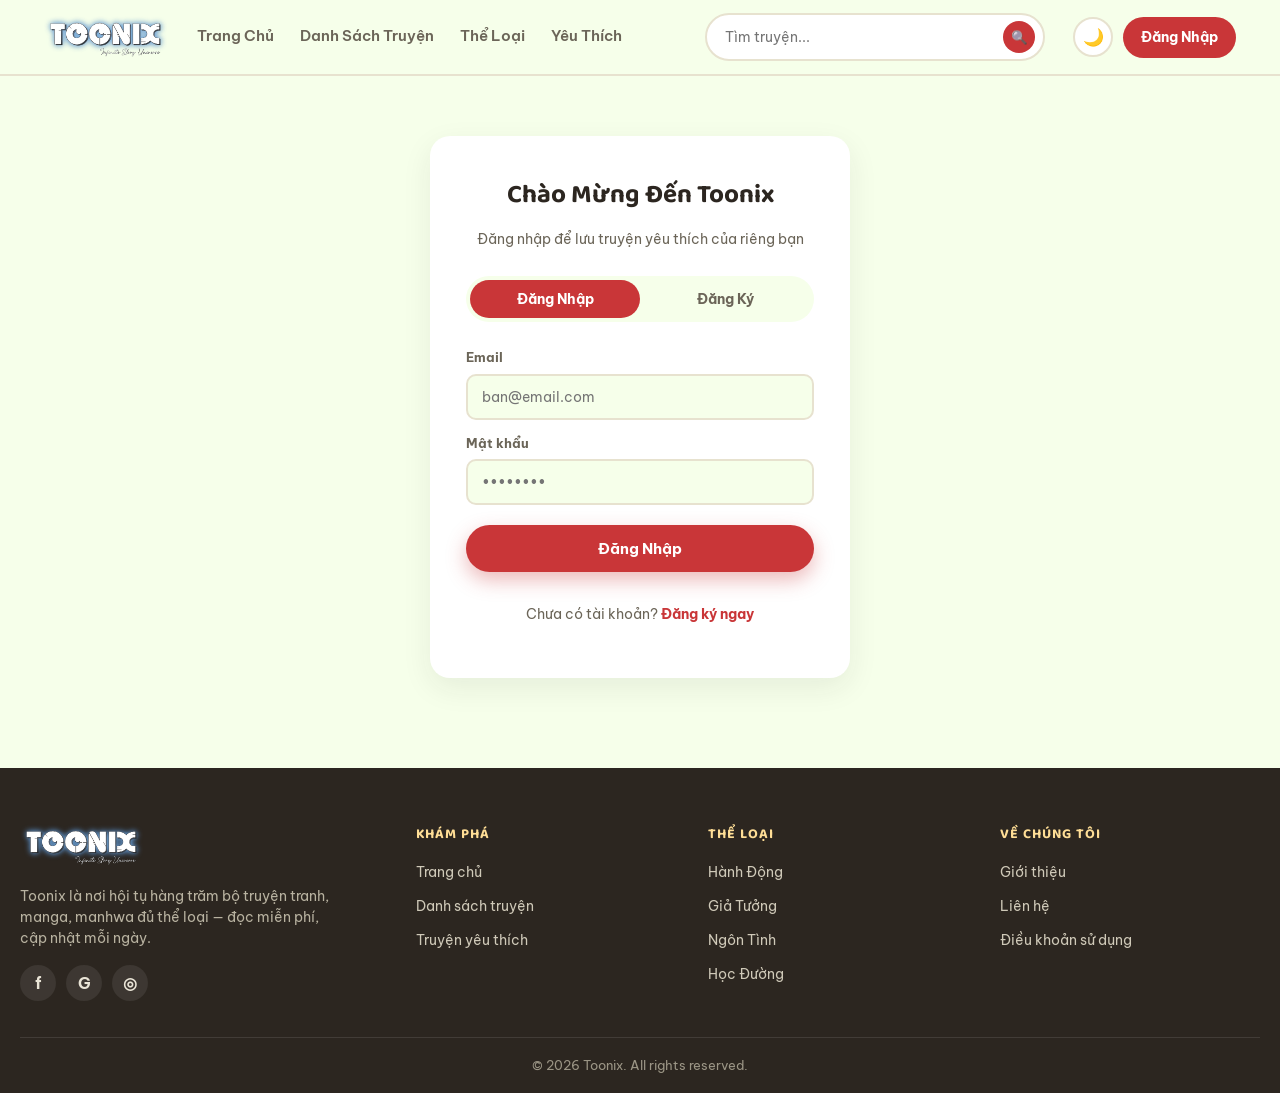
==== auth.html @ 152b6801 "Khởi tạo website đọc truyện Toonix Trang chủ, danh sách/lọc/tìm kiếm, chi tiết truyện, đọc chương, đ" ====
<!DOCTYPE html>
<html lang="vi">
<head>
<meta charset="UTF-8">
<script>(function(){try{document.documentElement.setAttribute("data-theme",localStorage.getItem("toonix_theme")||"light");}catch(e){}})();</script>
<meta name="viewport" content="width=device-width, initial-scale=1.0">
<title>Đăng Nhập / Đăng Ký — Toonix</title>
<link rel="preconnect" href="https://fonts.googleapis.com">
<link rel="preconnect" href="https://fonts.gstatic.com" crossorigin>
<link href="https://fonts.googleapis.com/css2?family=Baloo+2:wght@500;600;700;800&family=Be+Vietnam+Pro:wght@400;500;600;700&family=Caveat:wght@600&display=swap" rel="stylesheet">
<link rel="stylesheet" href="css/style.css">
</head>
<body data-page="auth">

<header class="site-header">
  <div class="container">
    <a href="index.html" class="logo">
      <img src="assets/logo.png" alt="Toonix - Infinite Story Universe">
    </a>
    <nav class="main-nav">
      <a href="index.html" data-nav="home">Trang Chủ</a>
      <a href="list.html" data-nav="list">Danh Sách Truyện</a>
      <a href="list.html?genre=Hành%20Động" data-nav="genre">Thể Loại</a>
      <a href="favorites.html" data-nav="favorites">Yêu Thích</a>
    </nav>
    <form id="header-search" class="search-box">
      <input type="text" placeholder="Tìm truyện...">
      <button type="submit" aria-label="Tìm kiếm">🔍</button>
    </form>
    <div class="header-actions">
      <button id="theme-toggle" class="icon-btn" type="button" title="Chuyển giao diện sáng/tối">🌙</button>
      <div id="auth-area" class="auth-area"></div>
    </div>
  </div>
</header>

<main class="container">
  <div class="auth-wrap">
    <h1>Chào Mừng Đến Toonix</h1>
    <p class="sub">Đăng nhập để lưu truyện yêu thích của riêng bạn</p>

    <div class="auth-tabs">
      <button type="button" id="tab-login" class="active">Đăng Nhập</button>
      <button type="button" id="tab-register">Đăng Ký</button>
    </div>

    <p class="auth-error" id="login-error"></p>
    <form id="login-form" class="auth-form active">
      <div>
        <label for="login-email">Email</label>
        <input type="email" id="login-email" placeholder="ban@email.com" required>
      </div>
      <div>
        <label for="login-password">Mật khẩu</label>
        <input type="password" id="login-password" placeholder="••••••••" required minlength="4">
      </div>
      <button type="submit" class="btn btn-primary">Đăng Nhập</button>
      <p class="auth-switch">Chưa có tài khoản? <a href="#" id="go-register">Đăng ký ngay</a></p>
    </form>

    <p class="auth-error" id="register-error"></p>
    <p class="auth-success" id="register-success"></p>
    <form id="register-form" class="auth-form">
      <div>
        <label for="register-name">Tên hiển thị</label>
        <input type="text" id="register-name" placeholder="Nguyễn Văn A" required>
      </div>
      <div>
        <label for="register-email">Email</label>
        <input type="email" id="register-email" placeholder="ban@email.com" required>
      </div>
      <div>
        <label for="register-password">Mật khẩu</label>
        <input type="password" id="register-password" placeholder="Tối thiểu 4 ký tự" required minlength="4">
      </div>
      <div>
        <label for="register-password2">Nhập lại mật khẩu</label>
        <input type="password" id="register-password2" placeholder="••••••••" required minlength="4">
      </div>
      <button type="submit" class="btn btn-primary">Tạo Tài Khoản</button>
      <p class="auth-switch">Đã có tài khoản? <a href="#" id="go-login">Đăng nhập</a></p>
    </form>
  </div>
</main>

<footer class="site-footer">
  <div class="container footer-top">
    <div class="footer-about">
      <a href="index.html" class="logo">
        <img src="assets/logo.png" alt="Toonix - Infinite Story Universe">
      </a>
      <p>Toonix là nơi hội tụ hàng trăm bộ truyện tranh, manga, manhwa đủ thể loại — đọc miễn phí, cập nhật mỗi ngày.</p>
      <div class="social-row">
        <a href="#" aria-label="Facebook">f</a>
        <a href="#" aria-label="Google">G</a>
        <a href="#" aria-label="Instagram">◎</a>
      </div>
    </div>
    <div class="footer-col">
      <h4>Khám Phá</h4>
      <ul>
        <li><a href="index.html">Trang chủ</a></li>
        <li><a href="list.html">Danh sách truyện</a></li>
        <li><a href="favorites.html">Truyện yêu thích</a></li>
      </ul>
    </div>
    <div class="footer-col">
      <h4>Thể Loại</h4>
      <ul>
        <li><a href="list.html?genre=Hành%20Động">Hành Động</a></li>
        <li><a href="list.html?genre=Giả%20Tưởng">Giả Tưởng</a></li>
        <li><a href="list.html?genre=Ngôn%20Tình">Ngôn Tình</a></li>
        <li><a href="list.html?genre=Học%20Đường">Học Đường</a></li>
      </ul>
    </div>
    <div class="footer-col">
      <h4>Về Chúng Tôi</h4>
      <ul>
        <li><a href="#">Giới thiệu</a></li>
        <li><a href="#">Liên hệ</a></li>
        <li><a href="#">Điều khoản sử dụng</a></li>
      </ul>
    </div>
  </div>
  <div class="footer-bottom container">© 2026 Toonix. All rights reserved.</div>
</footer>

<script src="js/data.js"></script>
<script src="js/auth.js"></script>
<script src="js/main.js"></script>
<script>
document.addEventListener("DOMContentLoaded", () => {
  const tabLogin = document.getElementById("tab-login");
  const tabRegister = document.getElementById("tab-register");
  const loginForm = document.getElementById("login-form");
  const registerForm = document.getElementById("register-form");

  function showLogin() {
    tabLogin.classList.add("active"); tabRegister.classList.remove("active");
    loginForm.classList.add("active"); registerForm.classList.remove("active");
  }
  function showRegister() {
    tabRegister.classList.add("active"); tabLogin.classList.remove("active");
    registerForm.classList.add("active"); loginForm.classList.remove("active");
  }
  tabLogin.addEventListener("click", showLogin);
  tabRegister.addEventListener("click", showRegister);
  document.getElementById("go-register").addEventListener("click", (e) => { e.preventDefault(); showRegister(); });
  document.getElementById("go-login").addEventListener("click", (e) => { e.preventDefault(); showLogin(); });

  const redirect = new URLSearchParams(location.search).get("redirect") || "index.html";

  loginForm.addEventListener("submit", (e) => {
    e.preventDefault();
    const email = document.getElementById("login-email").value.trim();
    const password = document.getElementById("login-password").value;
    const errorEl = document.getElementById("login-error");
    const result = loginUser(email, password);
    if (!result.ok) {
      errorEl.textContent = result.error;
      errorEl.classList.add("show");
      return;
    }
    location.href = redirect;
  });

  registerForm.addEventListener("submit", (e) => {
    e.preventDefault();
    const name = document.getElementById("register-name").value.trim();
    const email = document.getElementById("register-email").value.trim();
    const password = document.getElementById("register-password").value;
    const password2 = document.getElementById("register-password2").value;
    const errorEl = document.getElementById("register-error");
    errorEl.classList.remove("show");

    if (password !== password2) {
      errorEl.textContent = "Mật khẩu nhập lại không khớp.";
      errorEl.classList.add("show");
      return;
    }
    const result = registerUser(name, email, password);
    if (!result.ok) {
      errorEl.textContent = result.error;
      errorEl.classList.add("show");
      return;
    }
    location.href = redirect;
  });
});
</script>
</body>
</html>
---- css/style.css ----
/* ===== Toonix — Website đọc truyện tranh =====
   Bảng màu: Honeydew / Soft Peach / Coral Glow / Tomato Jam / Sky Blue */

:root {
  --honeydew: #F6FFEA;
  --soft-peach: #FFDE96;
  --coral: #FA855A;
  --tomato: #C93638;
  --sky: #62C4DA;

  --bg: var(--honeydew);
  --surface: #FFFFFF;
  --ink: #2C2620;
  --ink-soft: #6B6558;
  --line: #E7E2CF;

  --radius-lg: 20px;
  --radius-md: 14px;
  --radius-sm: 8px;
  --shadow: 0 10px 30px rgba(44, 38, 32, 0.08);
  --shadow-hover: 0 16px 34px rgba(201, 54, 56, 0.18);
  --header-h: 76px;
  --header-bg: rgba(246, 255, 234, .92);
}

html[data-theme="dark"] {
  --bg: #17140F;
  --surface: #221E17;
  --ink: #F2EEE0;
  --ink-soft: #B6AF9C;
  --line: #3A3327;
  --shadow: 0 10px 30px rgba(0, 0, 0, 0.35);
  --shadow-hover: 0 16px 34px rgba(201, 54, 56, 0.35);
  --header-bg: rgba(23, 20, 15, .88);
}

* { box-sizing: border-box; }
html { scroll-behavior: smooth; }
body {
  margin: 0;
  background: var(--bg);
  color: var(--ink);
  font-family: "Be Vietnam Pro", "Segoe UI", sans-serif;
  line-height: 1.5;
  -webkit-font-smoothing: antialiased;
  transition: background .2s, color .2s;
}
h1, h2, h3, h4, .headline {
  font-family: "Baloo 2", "Be Vietnam Pro", sans-serif;
  font-weight: 700;
  margin: 0 0 .4em;
}
a { color: inherit; text-decoration: none; }
img { max-width: 100%; display: block; }
button { font-family: inherit; cursor: pointer; }
ul { margin: 0; padding: 0; list-style: none; }

.container {
  width: 100%;
  max-width: 1240px;
  margin: 0 auto;
  padding: 0 24px;
}

/* ===== Logo ===== */
.logo { display: inline-flex; align-items: center; }
.logo img { height: 42px; width: auto; display: block; }

/* ===== Header ===== */
.site-header {
  position: sticky;
  top: 0;
  z-index: 50;
  height: var(--header-h);
  display: flex;
  align-items: center;
  background: var(--header-bg);
  backdrop-filter: blur(6px);
  border-bottom: 2px solid var(--line);
}
.site-header .container {
  display: flex;
  align-items: center;
  gap: 28px;
}
.main-nav {
  display: flex;
  align-items: center;
  gap: 22px;
  flex: 1;
}
.main-nav a {
  font-weight: 600;
  font-size: 15px;
  color: var(--ink-soft);
  padding: 8px 2px;
  border-bottom: 2px solid transparent;
  transition: color .15s, border-color .15s;
  white-space: nowrap;
}
.main-nav a:hover, .main-nav a.active {
  color: var(--tomato);
  border-color: var(--tomato);
}
.search-box {
  display: flex;
  align-items: center;
  background: var(--surface);
  border: 2px solid var(--line);
  border-radius: 999px;
  padding: 6px 8px 6px 16px;
  flex: 1;
  max-width: 340px;
  transition: border-color .15s;
}
.search-box:focus-within { border-color: var(--sky); }
.search-box input {
  border: none;
  outline: none;
  flex: 1;
  font-size: 14px;
  font-family: inherit;
  background: transparent;
  color: var(--ink);
}
.search-box button {
  background: var(--tomato);
  color: #fff;
  border: none;
  border-radius: 999px;
  width: 32px;
  height: 32px;
  display: flex;
  align-items: center;
  justify-content: center;
  flex-shrink: 0;
}

/* ===== Header actions: theme toggle + auth area ===== */
.header-actions { display: flex; align-items: center; gap: 10px; flex-shrink: 0; }
#theme-toggle { border-radius: 999px; font-size: 17px; }

.auth-area { position: relative; }
.auth-guest-link {
  display: inline-flex;
  align-items: center;
  gap: 6px;
  padding: 10px 18px;
  border-radius: 999px;
  font-weight: 700;
  font-size: 14px;
  background: var(--tomato);
  color: #fff;
  white-space: nowrap;
}
.auth-guest-link:hover { box-shadow: var(--shadow-hover); }

.user-menu { position: relative; }
.user-menu-btn {
  display: flex;
  align-items: center;
  gap: 8px;
  background: var(--surface);
  border: 2px solid var(--line);
  border-radius: 999px;
  padding: 6px 14px 6px 6px;
  font-weight: 700;
  font-size: 14px;
  color: var(--ink);
}
.user-avatar {
  width: 30px; height: 30px;
  border-radius: 50%;
  background: var(--sky);
  color: #143a42;
  display: flex; align-items: center; justify-content: center;
  font-weight: 800;
  flex-shrink: 0;
}
.user-dropdown {
  position: absolute;
  top: calc(100% + 10px);
  right: 0;
  min-width: 200px;
  background: var(--surface);
  border: 2px solid var(--line);
  border-radius: var(--radius-md);
  box-shadow: var(--shadow);
  padding: 8px;
  display: none;
  z-index: 60;
}
.user-menu.open .user-dropdown { display: block; }
.user-dropdown a, .user-dropdown button {
  display: flex;
  align-items: center;
  gap: 10px;
  width: 100%;
  padding: 10px 12px;
  border-radius: var(--radius-sm);
  font-size: 14px;
  font-weight: 600;
  color: var(--ink);
  background: none;
  border: none;
  text-align: left;
}
.user-dropdown a:hover, .user-dropdown button:hover { background: var(--bg); color: var(--tomato); }
.user-dropdown hr { border: none; border-top: 1px solid var(--line); margin: 6px 0; }

/* ===== Buttons / chips ===== */
.btn {
  display: inline-flex;
  align-items: center;
  gap: 8px;
  padding: 12px 22px;
  border-radius: 999px;
  font-weight: 700;
  font-size: 15px;
  border: 2px solid transparent;
  transition: transform .15s, box-shadow .15s, background .15s;
}
.btn:hover { transform: translateY(-2px); }
.btn-primary { background: var(--tomato); color: #fff; box-shadow: 0 8px 20px rgba(201,54,56,.35); }
.btn-primary:hover { box-shadow: var(--shadow-hover); }
.btn-outline { background: transparent; border-color: var(--tomato); color: var(--tomato); }
.btn-outline:hover { background: var(--tomato); color: #fff; }
.btn-sky { background: var(--sky); color: #16333a; }
.btn-ghost { background: var(--surface); color: var(--ink); border-color: var(--line); }

.chip {
  display: inline-block;
  padding: 6px 14px;
  border-radius: 999px;
  font-size: 12.5px;
  font-weight: 700;
  background: var(--soft-peach);
  color: #7a4a12;
}
.chip.sky { background: var(--sky); color: #143a42; }
.chip.coral { background: var(--coral); color: #fff; }
.chip-filter {
  border: 2px solid var(--line);
  background: var(--surface);
  padding: 8px 16px;
  border-radius: 999px;
  font-weight: 600;
  font-size: 13.5px;
  color: var(--ink-soft);
}
.chip-filter.active, .chip-filter:hover {
  border-color: var(--tomato);
  color: var(--tomato);
  background: #FDEDE7;
}

/* ===== Hero ===== */
.hero {
  position: relative;
  margin: 24px 0 8px;
  border-radius: var(--radius-lg);
  overflow: hidden;
  background: linear-gradient(120deg, var(--sky), var(--soft-peach));
  min-height: 420px;
  display: flex;
  align-items: stretch;
}
.hero-slide {
  position: absolute;
  inset: 0;
  display: grid;
  grid-template-columns: 1.1fr .9fr;
  align-items: center;
  opacity: 0;
  visibility: hidden;
  transition: opacity .5s ease;
}
.hero-slide.active { opacity: 1; visibility: visible; position: relative; }
.hero-text {
  padding: 48px 56px;
  color: #1c2b2e;
}
.hero-text .chip { margin-bottom: 14px; }
.hero-text h1 { font-size: 42px; line-height: 1.1; margin-bottom: 14px; }
.hero-text p {
  color: #294044;
  max-width: 460px;
  margin-bottom: 24px;
  font-size: 15.5px;
}
.hero-actions { display: flex; gap: 14px; }
.hero-cover {
  height: 100%;
  display: flex;
  align-items: flex-end;
  justify-content: center;
  overflow: hidden;
}
.hero-cover img {
  height: 460px;
  width: auto;
  border-radius: 14px 14px 0 0;
  box-shadow: -20px 20px 0 rgba(255,255,255,.35);
  object-fit: cover;
}
.hero-dots {
  position: absolute;
  bottom: 18px;
  left: 56px;
  display: flex;
  gap: 8px;
  z-index: 2;
}
.hero-dots button {
  width: 10px; height: 10px;
  border-radius: 50%;
  border: none;
  background: rgba(44,38,32,.25);
}
.hero-dots button.active { background: var(--tomato); width: 26px; border-radius: 6px; }

/* ===== Sections ===== */
.section { padding: 52px 0; }
.section-head {
  display: flex;
  align-items: flex-end;
  justify-content: space-between;
  margin-bottom: 22px;
}
.section-head h2 { font-size: 26px; }
.section-head .eyebrow {
  display: block;
  color: var(--coral);
  font-weight: 700;
  font-size: 13px;
  letter-spacing: 1.5px;
  text-transform: uppercase;
  margin-bottom: 4px;
}
.section-head .see-all { font-weight: 700; color: var(--tomato); font-size: 14px; }

.genre-strip { display: flex; flex-wrap: wrap; gap: 10px; }

/* ===== Story grid / card ===== */
.story-grid {
  display: grid;
  grid-template-columns: repeat(auto-fill, minmax(168px, 1fr));
  gap: 22px;
}
.story-card {
  position: relative;
  background: var(--surface);
  border-radius: var(--radius-md);
  overflow: hidden;
  box-shadow: var(--shadow);
  transition: transform .18s, box-shadow .18s;
  display: flex;
  flex-direction: column;
}
.story-card:hover { transform: translateY(-6px); box-shadow: var(--shadow-hover); }
.story-card .cover-wrap { position: relative; display: block; aspect-ratio: 3/4; overflow: hidden; background: var(--soft-peach); }
.story-card .cover-wrap img { width: 100%; height: 100%; object-fit: cover; }
.story-card .badge {
  position: absolute; top: 8px; left: 8px;
  background: var(--tomato); color: #fff;
  font-size: 11px; font-weight: 700;
  padding: 4px 9px; border-radius: 999px;
}
.story-card .fav-btn {
  position: absolute; top: 6px; right: 6px;
  width: 30px; height: 30px;
  border-radius: 50%;
  border: none;
  background: rgba(44,38,32,.45);
  color: #fff;
  font-size: 15px;
  display: flex; align-items: center; justify-content: center;
  transition: background .15s, transform .15s;
  z-index: 2;
}
.story-card .fav-btn:hover { transform: scale(1.1); }
.story-card .fav-btn.active { background: var(--tomato); }
.story-card .info { padding: 12px 14px 16px; flex: 1; display: flex; flex-direction: column; }
.story-card h3 {
  font-size: 15px;
  font-family: "Be Vietnam Pro", sans-serif;
  font-weight: 700;
  margin-bottom: 6px;
  display: -webkit-box;
  -webkit-line-clamp: 2;
  -webkit-box-orient: vertical;
  overflow: hidden;
}
.story-card .meta {
  margin-top: auto;
  display: flex;
  justify-content: space-between;
  font-size: 12px;
  color: var(--ink-soft);
}
.story-card .meta .rating { color: var(--tomato); font-weight: 700; }

/* ===== Footer ===== */
.site-footer {
  background: #2C2620;
  color: #E9E4D6;
  margin-top: 40px;
}
.footer-top {
  display: grid;
  grid-template-columns: 1.4fr 1fr 1fr 1fr;
  gap: 32px;
  padding: 56px 0 36px;
}
.footer-about p { color: #B8B2A0; font-size: 14px; margin-top: 14px; max-width: 320px; }
.footer-col h4 { font-size: 14px; color: var(--soft-peach); text-transform: uppercase; letter-spacing: 1px; margin-bottom: 14px; }
.footer-col ul li { margin-bottom: 10px; }
.footer-col a { color: #CFC9B8; font-size: 14px; }
.footer-col a:hover { color: var(--sky); }
.social-row { display: flex; gap: 10px; margin-top: 16px; }
.social-row a {
  width: 36px; height: 36px; border-radius: 50%;
  background: rgba(255,255,255,.08);
  display: flex; align-items: center; justify-content: center;
  font-weight: 700;
}
.social-row a:hover { background: var(--sky); color: #14313a; }
.footer-bottom {
  border-top: 1px solid rgba(255,255,255,.1);
  padding: 18px 0;
  font-size: 13px;
  color: #9B9585;
  text-align: center;
}

/* ===== List page (danh sách / thể loại) ===== */
.page-head {
  padding: 40px 0 8px;
}
.page-head h1 { font-size: 30px; }
.breadcrumb { font-size: 13px; color: var(--ink-soft); margin-bottom: 10px; }
.breadcrumb a { color: var(--tomato); font-weight: 600; }
.toolbar {
  display: flex;
  flex-wrap: wrap;
  gap: 12px;
  align-items: center;
  justify-content: space-between;
  background: var(--surface);
  border-radius: var(--radius-md);
  padding: 16px 20px;
  box-shadow: var(--shadow);
  margin: 20px 0 30px;
}
.toolbar .filters { display: flex; flex-wrap: wrap; gap: 8px; }
.toolbar select {
  border: 2px solid var(--line);
  border-radius: 999px;
  padding: 8px 14px;
  font-family: inherit;
  font-weight: 600;
  color: var(--ink-soft);
  background: var(--surface);
}
.empty-state {
  text-align: center;
  padding: 60px 20px;
  color: var(--ink-soft);
}

.pagination {
  display: flex;
  justify-content: center;
  gap: 8px;
  margin: 40px 0;
}
.pagination button {
  min-width: 40px; height: 40px;
  border-radius: 10px;
  border: 2px solid var(--line);
  background: var(--surface);
  font-weight: 700;
  color: var(--ink-soft);
}
.pagination button.active { background: var(--tomato); border-color: var(--tomato); color: #fff; }
.pagination button:disabled { opacity: .4; cursor: not-allowed; }

/* ===== Story detail page ===== */
.story-hero {
  display: grid;
  grid-template-columns: 300px 1fr;
  gap: 40px;
  padding: 40px 0;
}
.story-hero .cover {
  border-radius: var(--radius-md);
  overflow: hidden;
  box-shadow: var(--shadow);
  aspect-ratio: 3/4;
}
.story-hero .cover img { width: 100%; height: 100%; object-fit: cover; }
.story-hero .details h1 { font-size: 32px; margin-bottom: 10px; }
.story-hero .genres { display: flex; gap: 8px; flex-wrap: wrap; margin-bottom: 16px; }
.story-hero .stat-row {
  display: flex; gap: 26px; flex-wrap: wrap;
  margin: 18px 0 22px;
  font-size: 14px; color: var(--ink-soft);
}
.story-hero .stat-row b { color: var(--ink); display: block; font-size: 18px; font-family: "Baloo 2"; }
.story-hero .description { color: var(--ink-soft); max-width: 620px; margin-bottom: 24px; }
.story-hero .actions { display: flex; gap: 14px; flex-wrap: wrap; }

.chapters-panel {
  background: var(--surface);
  border-radius: var(--radius-md);
  box-shadow: var(--shadow);
  margin-bottom: 50px;
}
.chapters-panel .head {
  display: flex; justify-content: space-between; align-items: center;
  padding: 20px 24px;
  border-bottom: 2px solid var(--line);
}
.chapters-panel .head h2 { font-size: 18px; margin: 0; }
.chapter-list { max-height: 520px; overflow-y: auto; }
.chapter-row {
  display: flex; justify-content: space-between; align-items: center;
  padding: 14px 24px;
  border-bottom: 1px solid var(--line);
  font-size: 14.5px;
}
.chapter-row:hover { background: #FFFBF0; }
.chapter-row .name { font-weight: 600; }
.chapter-row .date { color: var(--ink-soft); font-size: 13px; }

/* ===== Reader page ===== */
.reader-top {
  position: sticky; top: var(--header-h); z-index: 40;
  background: var(--surface);
  border-bottom: 2px solid var(--line);
  padding: 12px 0;
}
.reader-top .row {
  display: flex; align-items: center; gap: 14px; flex-wrap: wrap;
}
.reader-top .title-block { flex: 1; min-width: 200px; }
.reader-top .title-block .story-name { font-weight: 700; font-size: 15px; }
.reader-top .title-block .chap-name { font-size: 12.5px; color: var(--ink-soft); }
.reader-top select {
  border: 2px solid var(--line);
  border-radius: 10px;
  padding: 8px 12px;
  font-family: inherit;
  font-weight: 600;
}
.icon-btn {
  width: 40px; height: 40px;
  border-radius: 10px;
  border: 2px solid var(--line);
  background: var(--surface);
  display: flex; align-items: center; justify-content: center;
  font-size: 18px; font-weight: 700;
  color: var(--ink-soft);
}
.icon-btn:hover:not(:disabled) { border-color: var(--tomato); color: var(--tomato); }
.icon-btn:disabled { opacity: .35; }

.reader-notice {
  max-width: 760px; margin: 22px auto 0;
  background: var(--soft-peach);
  border-radius: var(--radius-sm);
  padding: 12px 18px;
  font-size: 13.5px;
  color: #7a4a12;
  text-align: center;
}
.reader-strip {
  max-width: 760px;
  margin: 22px auto 40px;
  display: flex;
  flex-direction: column;
  gap: 4px;
}
.reader-page {
  width: 100%;
  aspect-ratio: 3/4.2;
  border-radius: 4px;
  display: flex;
  flex-direction: column;
  align-items: center;
  justify-content: center;
  color: rgba(255,255,255,.92);
  font-family: "Baloo 2";
  gap: 6px;
}
.reader-page .num { font-size: 34px; font-weight: 800; }
.reader-page .hint { font-size: 12.5px; font-weight: 600; opacity: .85; }

.reader-bottom-nav {
  max-width: 760px; margin: 0 auto 60px;
  display: flex; justify-content: space-between; gap: 12px;
}

/* ===== About / genre index blocks reused on homepage ===== */
.cta-banner {
  background: linear-gradient(120deg, var(--coral), var(--tomato));
  border-radius: var(--radius-lg);
  padding: 46px 50px;
  color: #fff;
  display: flex;
  align-items: center;
  justify-content: space-between;
  flex-wrap: wrap;
  gap: 20px;
}
.cta-banner h2 { color: #fff; font-size: 26px; margin-bottom: 6px; }
.cta-banner p { color: rgba(255,255,255,.85); margin: 0; }

/* ===== Nút yêu thích trên trang chi tiết ===== */
.btn-fav { background: var(--surface); border: 2px solid var(--line); color: var(--ink); }
.btn-fav.active { background: var(--tomato); border-color: var(--tomato); color: #fff; }

/* ===== Trang đăng nhập / đăng ký ===== */
.auth-wrap {
  max-width: 420px;
  margin: 60px auto 90px;
  background: var(--surface);
  border-radius: var(--radius-lg);
  box-shadow: var(--shadow);
  padding: 40px 36px;
}
.auth-wrap h1 { font-size: 26px; text-align: center; }
.auth-wrap .sub { text-align: center; color: var(--ink-soft); font-size: 14px; margin-bottom: 26px; }
.auth-tabs {
  display: flex;
  background: var(--bg);
  border-radius: 999px;
  padding: 4px;
  margin-bottom: 26px;
}
.auth-tabs button {
  flex: 1;
  padding: 10px;
  border: none;
  background: none;
  border-radius: 999px;
  font-weight: 700;
  font-size: 14px;
  color: var(--ink-soft);
}
.auth-tabs button.active { background: var(--tomato); color: #fff; }
.auth-form { display: none; flex-direction: column; gap: 14px; }
.auth-form.active { display: flex; }
.auth-form label { font-size: 13px; font-weight: 700; color: var(--ink-soft); display: block; margin-bottom: 6px; }
.auth-form input {
  width: 100%;
  padding: 12px 14px;
  border-radius: 10px;
  border: 2px solid var(--line);
  background: var(--bg);
  color: var(--ink);
  font-family: inherit;
  font-size: 14px;
}
.auth-form input:focus { outline: none; border-color: var(--sky); }
.auth-form .btn { justify-content: center; margin-top: 6px; }
.auth-error {
  background: #FDEDE7;
  color: var(--tomato);
  border-radius: 10px;
  padding: 10px 14px;
  font-size: 13.5px;
  font-weight: 600;
  display: none;
}
.auth-error.show { display: block; }
.auth-success {
  background: #E6F6EC;
  color: #1c7a44;
  border-radius: 10px;
  padding: 10px 14px;
  font-size: 13.5px;
  font-weight: 600;
  display: none;
}
.auth-success.show { display: block; }
.auth-switch { text-align: center; font-size: 13.5px; color: var(--ink-soft); margin-top: 18px; }
.auth-switch a { color: var(--tomato); font-weight: 700; }

/* ===== Trang / trạng thái yêu thích ===== */
.empty-state .btn { margin-top: 16px; }
.empty-state .icon { font-size: 46px; margin-bottom: 10px; }

/* ===== Responsive ===== */
@media (max-width: 900px) {
  .main-nav { display: none; }
  .hero-slide { grid-template-columns: 1fr; }
  .hero-cover { display: none; }
  .story-hero { grid-template-columns: 1fr; }
  .story-hero .cover { max-width: 240px; }
  .footer-top { grid-template-columns: 1fr 1fr; }
}
@media (max-width: 560px) {
  .footer-top { grid-template-columns: 1fr; }
  .story-grid { grid-template-columns: repeat(auto-fill, minmax(130px, 1fr)); gap: 14px; }
}
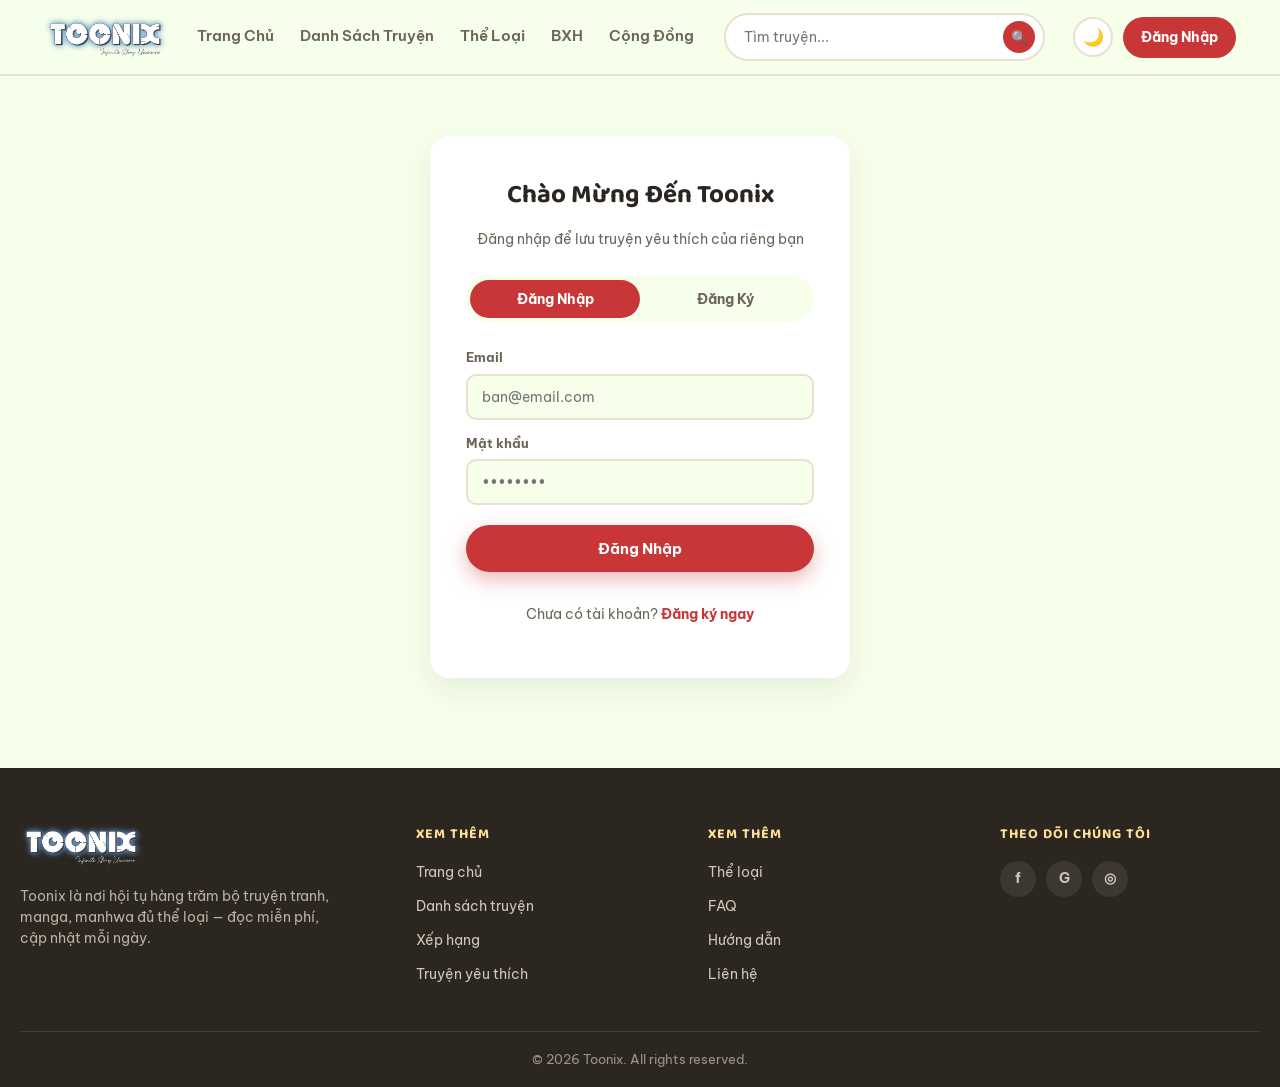
==== commit 9e4567da: "Dựng lại bố cục trang chủ theo đúng Figma và thêm banner truyện - Hero dùng banner ảnh thật (Frieren" ====
--- a/auth.html
+++ b/auth.html
@@ -21,7 +21,8 @@
       <a href="index.html" data-nav="home">Trang Chủ</a>
       <a href="list.html" data-nav="list">Danh Sách Truyện</a>
       <a href="list.html?genre=Hành%20Động" data-nav="genre">Thể Loại</a>
-      <a href="favorites.html" data-nav="favorites">Yêu Thích</a>
+      <a href="index.html#bxh" data-nav="bxh">BXH</a>
+      <a href="#" data-nav="community">Cộng Đồng</a>
     </nav>
     <form id="header-search" class="search-box">
       <input type="text" placeholder="Tìm truyện...">
@@ -90,36 +91,32 @@
         <img src="assets/logo.png" alt="Toonix - Infinite Story Universe">
       </a>
       <p>Toonix là nơi hội tụ hàng trăm bộ truyện tranh, manga, manhwa đủ thể loại — đọc miễn phí, cập nhật mỗi ngày.</p>
+    </div>
+    <div class="footer-col">
+      <h4>Xem Thêm</h4>
+      <ul>
+        <li><a href="index.html">Trang chủ</a></li>
+        <li><a href="list.html">Danh sách truyện</a></li>
+        <li><a href="index.html#bxh">Xếp hạng</a></li>
+        <li><a href="favorites.html">Truyện yêu thích</a></li>
+      </ul>
+    </div>
+    <div class="footer-col">
+      <h4>Xem Thêm</h4>
+      <ul>
+        <li><a href="list.html?genre=Hành%20Động">Thể loại</a></li>
+        <li><a href="#">FAQ</a></li>
+        <li><a href="#">Hướng dẫn</a></li>
+        <li><a href="#">Liên hệ</a></li>
+      </ul>
+    </div>
+    <div class="footer-col">
+      <h4>Theo Dõi Chúng Tôi</h4>
       <div class="social-row">
         <a href="#" aria-label="Facebook">f</a>
         <a href="#" aria-label="Google">G</a>
         <a href="#" aria-label="Instagram">◎</a>
       </div>
-    </div>
-    <div class="footer-col">
-      <h4>Khám Phá</h4>
-      <ul>
-        <li><a href="index.html">Trang chủ</a></li>
-        <li><a href="list.html">Danh sách truyện</a></li>
-        <li><a href="favorites.html">Truyện yêu thích</a></li>
-      </ul>
-    </div>
-    <div class="footer-col">
-      <h4>Thể Loại</h4>
-      <ul>
-        <li><a href="list.html?genre=Hành%20Động">Hành Động</a></li>
-        <li><a href="list.html?genre=Giả%20Tưởng">Giả Tưởng</a></li>
-        <li><a href="list.html?genre=Ngôn%20Tình">Ngôn Tình</a></li>
-        <li><a href="list.html?genre=Học%20Đường">Học Đường</a></li>
-      </ul>
-    </div>
-    <div class="footer-col">
-      <h4>Về Chúng Tôi</h4>
-      <ul>
-        <li><a href="#">Giới thiệu</a></li>
-        <li><a href="#">Liên hệ</a></li>
-        <li><a href="#">Điều khoản sử dụng</a></li>
-      </ul>
     </div>
   </div>
   <div class="footer-bottom container">© 2026 Toonix. All rights reserved.</div>
--- a/css/style.css
+++ b/css/style.css
@@ -254,59 +254,49 @@
   background: #FDEDE7;
 }
 
-/* ===== Hero ===== */
+/* ===== Hero (banner lớn full-bleed, theo bố cục Figma) ===== */
 .hero {
   position: relative;
   margin: 24px 0 8px;
   border-radius: var(--radius-lg);
   overflow: hidden;
-  background: linear-gradient(120deg, var(--sky), var(--soft-peach));
-  min-height: 420px;
-  display: flex;
-  align-items: stretch;
+  background: var(--surface);
+  aspect-ratio: 1440 / 620;
+  max-height: 620px;
 }
 .hero-slide {
   position: absolute;
   inset: 0;
-  display: grid;
-  grid-template-columns: 1.1fr .9fr;
-  align-items: center;
   opacity: 0;
   visibility: hidden;
-  transition: opacity .5s ease;
-}
-.hero-slide.active { opacity: 1; visibility: visible; position: relative; }
-.hero-text {
-  padding: 48px 56px;
-  color: #1c2b2e;
-}
-.hero-text .chip { margin-bottom: 14px; }
-.hero-text h1 { font-size: 42px; line-height: 1.1; margin-bottom: 14px; }
-.hero-text p {
-  color: #294044;
-  max-width: 460px;
-  margin-bottom: 24px;
-  font-size: 15.5px;
-}
-.hero-actions { display: flex; gap: 14px; }
-.hero-cover {
+  transition: opacity .6s ease;
+}
+.hero-slide.active { opacity: 1; visibility: visible; }
+.hero-slide img {
+  width: 100%;
   height: 100%;
-  display: flex;
-  align-items: flex-end;
-  justify-content: center;
-  overflow: hidden;
-}
-.hero-cover img {
-  height: 460px;
-  width: auto;
-  border-radius: 14px 14px 0 0;
-  box-shadow: -20px 20px 0 rgba(255,255,255,.35);
   object-fit: cover;
+  object-position: center;
+  display: block;
+}
+.hero-slide::after {
+  content: "";
+  position: absolute;
+  inset: 0;
+  background: linear-gradient(0deg, rgba(20,16,10,.75) 0%, rgba(20,16,10,.15) 38%, transparent 60%);
+}
+.hero-slide .hero-actions {
+  position: absolute;
+  left: 40px;
+  bottom: 34px;
+  z-index: 2;
+  display: flex;
+  gap: 14px;
 }
 .hero-dots {
   position: absolute;
   bottom: 18px;
-  left: 56px;
+  right: 28px;
   display: flex;
   gap: 8px;
   z-index: 2;
@@ -315,9 +305,36 @@
   width: 10px; height: 10px;
   border-radius: 50%;
   border: none;
-  background: rgba(44,38,32,.25);
+  background: rgba(255,255,255,.5);
 }
 .hero-dots button.active { background: var(--tomato); width: 26px; border-radius: 6px; }
+
+/* ===== Hai ô lớn: Thể Loại / Yêu Thích ===== */
+.tile-row {
+  display: grid;
+  grid-template-columns: 1fr 1fr;
+  gap: 24px;
+  margin: 40px 0;
+}
+.big-tile {
+  position: relative;
+  border-radius: var(--radius-lg);
+  padding: 40px;
+  min-height: 160px;
+  display: flex;
+  flex-direction: column;
+  justify-content: center;
+  gap: 6px;
+  overflow: hidden;
+  color: #fff;
+}
+.big-tile.tile-genre { background: linear-gradient(120deg, var(--sky), #3a97ad); }
+.big-tile.tile-fav { background: linear-gradient(120deg, var(--coral), var(--tomato)); }
+.big-tile .tile-icon { font-size: 30px; margin-bottom: 4px; }
+.big-tile h3 { color: #fff; font-size: 24px; margin-bottom: 4px; }
+.big-tile p { color: rgba(255,255,255,.85); font-size: 14px; margin: 0; }
+.big-tile:hover .tile-icon { transform: translateX(4px); }
+.big-tile .tile-icon { transition: transform .15s; }
 
 /* ===== Sections ===== */
 .section { padding: 52px 0; }
@@ -340,6 +357,51 @@
 .section-head .see-all { font-weight: 700; color: var(--tomato); font-size: 14px; }
 
 .genre-strip { display: flex; flex-wrap: wrap; gap: 10px; }
+
+/* ===== Truyện Đề Cử: 1 thẻ lớn + lưới 2x2 ===== */
+.featured-layout {
+  display: grid;
+  grid-template-columns: 1fr 1fr 1fr;
+  gap: 20px;
+}
+.featured-main { grid-column: 1 / 2; }
+.featured-grid {
+  grid-column: 2 / 4;
+  display: grid;
+  grid-template-columns: 1fr 1fr;
+  grid-template-rows: 1fr 1fr;
+  gap: 20px;
+}
+.featured-main .story-card, .featured-grid .story-card { height: 100%; }
+.featured-main .cover-wrap { aspect-ratio: 3/4; }
+.featured-grid .cover-wrap { aspect-ratio: 4/3; }
+.featured-main h3 { font-size: 20px; }
+
+/* ===== Bảng Xếp Hạng: top 3 kiểu bục ===== */
+.ranking-podium {
+  display: grid;
+  grid-template-columns: 1fr 1.15fr 1fr;
+  gap: 22px;
+  align-items: end;
+}
+.ranking-podium .story-card { position: relative; }
+.rank-badge {
+  position: absolute;
+  top: 8px; left: 8px;
+  z-index: 3;
+  width: 34px; height: 34px;
+  border-radius: 50%;
+  display: flex; align-items: center; justify-content: center;
+  font-family: "Baloo 2";
+  font-weight: 800;
+  font-size: 15px;
+  color: #fff;
+  background: #8C8C8C;
+}
+.story-card.rank-2 .rank-badge { background: #C0761E; }
+.story-card.rank-1 .rank-badge { background: linear-gradient(135deg,#FFD65A,#C93638); width: 40px; height: 40px; font-size: 18px; }
+.story-card.rank-1 { transform: translateY(-18px); }
+.story-card.rank-1 .cover-wrap { aspect-ratio: 3/3.6; }
 
 /* ===== Story grid / card ===== */
 .story-grid {
@@ -694,13 +756,24 @@
 /* ===== Responsive ===== */
 @media (max-width: 900px) {
   .main-nav { display: none; }
-  .hero-slide { grid-template-columns: 1fr; }
-  .hero-cover { display: none; }
   .story-hero { grid-template-columns: 1fr; }
   .story-hero .cover { max-width: 240px; }
   .footer-top { grid-template-columns: 1fr 1fr; }
+  .featured-layout { grid-template-columns: 1fr 1fr; }
+  .featured-main { grid-column: 1 / 3; }
+  .featured-grid { grid-column: 1 / 3; grid-template-columns: 1fr 1fr; }
+  .ranking-podium { grid-template-columns: 1fr 1fr 1fr; }
+  .rank-place-1, .story-card.rank-1 { transform: none; }
+}
+@media (max-width: 700px) {
+  .tile-row { grid-template-columns: 1fr; }
+  .ranking-podium { grid-template-columns: 1fr; }
 }
 @media (max-width: 560px) {
   .footer-top { grid-template-columns: 1fr; }
   .story-grid { grid-template-columns: repeat(auto-fill, minmax(130px, 1fr)); gap: 14px; }
-}
+  .featured-grid { grid-template-columns: 1fr 1fr; }
+  .hero { aspect-ratio: 4/5; }
+  .hero-slide .hero-actions { left: 20px; bottom: 20px; }
+  .hero-slide .hero-actions .btn { padding: 9px 16px; font-size: 13px; }
+}
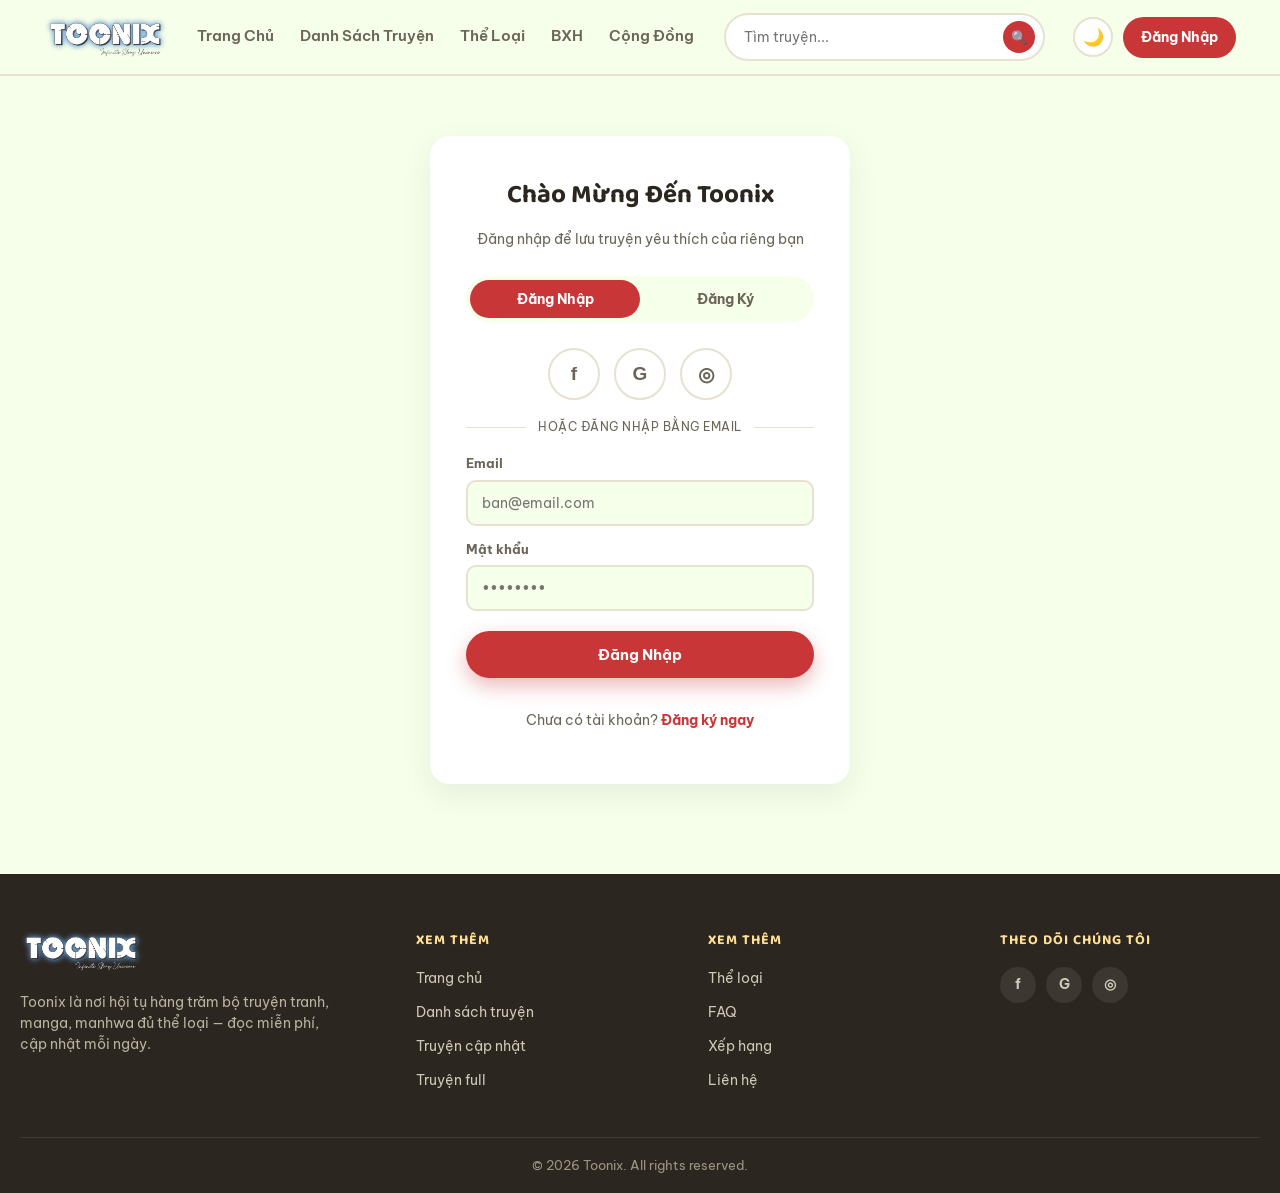
==== commit 5198e277: "Bổ sung các trang còn thiếu so với Figma và các tính năng cộng đồng - Dựng lại story.html: bố cục 3 " ====
--- a/auth.html
+++ b/auth.html
@@ -20,8 +20,8 @@
     <nav class="main-nav">
       <a href="index.html" data-nav="home">Trang Chủ</a>
       <a href="list.html" data-nav="list">Danh Sách Truyện</a>
-      <a href="list.html?genre=Hành%20Động" data-nav="genre">Thể Loại</a>
-      <a href="index.html#bxh" data-nav="bxh">BXH</a>
+      <a href="the-loai.html" data-nav="genre">Thể Loại</a>
+      <a href="top.html" data-nav="top">BXH</a>
       <a href="#" data-nav="community">Cộng Đồng</a>
     </nav>
     <form id="header-search" class="search-box">
@@ -45,6 +45,15 @@
       <button type="button" id="tab-register">Đăng Ký</button>
     </div>
 
+    <div id="social-login-block">
+      <div class="social-login-row">
+        <button type="button" class="social-btn" data-social="Facebook" title="Đăng nhập bằng Facebook">f</button>
+        <button type="button" class="social-btn" data-social="Google" title="Đăng nhập bằng Google">G</button>
+        <button type="button" class="social-btn" data-social="Toonix ID" title="Đăng nhập bằng Toonix ID">◎</button>
+      </div>
+      <div class="or-divider">hoặc đăng nhập bằng email</div>
+    </div>
+
     <p class="auth-error" id="login-error"></p>
     <form id="login-form" class="auth-form active">
       <div>
@@ -97,16 +106,16 @@
       <ul>
         <li><a href="index.html">Trang chủ</a></li>
         <li><a href="list.html">Danh sách truyện</a></li>
-        <li><a href="index.html#bxh">Xếp hạng</a></li>
-        <li><a href="favorites.html">Truyện yêu thích</a></li>
+        <li><a href="truyen-cap-nhat.html">Truyện cập nhật</a></li>
+        <li><a href="truyen-full.html">Truyện full</a></li>
       </ul>
     </div>
     <div class="footer-col">
       <h4>Xem Thêm</h4>
       <ul>
-        <li><a href="list.html?genre=Hành%20Động">Thể loại</a></li>
+        <li><a href="the-loai.html">Thể loại</a></li>
         <li><a href="#">FAQ</a></li>
-        <li><a href="#">Hướng dẫn</a></li>
+        <li><a href="top.html">Xếp hạng</a></li>
         <li><a href="#">Liên hệ</a></li>
       </ul>
     </div>
@@ -131,15 +140,22 @@
   const tabRegister = document.getElementById("tab-register");
   const loginForm = document.getElementById("login-form");
   const registerForm = document.getElementById("register-form");
+  const socialBlock = document.getElementById("social-login-block");
 
   function showLogin() {
     tabLogin.classList.add("active"); tabRegister.classList.remove("active");
     loginForm.classList.add("active"); registerForm.classList.remove("active");
+    socialBlock.style.display = "block";
   }
   function showRegister() {
     tabRegister.classList.add("active"); tabLogin.classList.remove("active");
     registerForm.classList.add("active"); loginForm.classList.remove("active");
+    socialBlock.style.display = "none";
   }
+
+  document.querySelectorAll(".social-btn").forEach((btn) => {
+    btn.addEventListener("click", () => showToast(`Đăng nhập bằng ${btn.dataset.social} đang được phát triển`));
+  });
   tabLogin.addEventListener("click", showLogin);
   tabRegister.addEventListener("click", showRegister);
   document.getElementById("go-register").addEventListener("click", (e) => { e.preventDefault(); showRegister(); });
@@ -181,7 +197,7 @@
       errorEl.classList.add("show");
       return;
     }
-    location.href = redirect;
+    location.href = `onboarding-gioitinh.html?redirect=${encodeURIComponent(redirect)}`;
   });
 });
 </script>
--- a/css/style.css
+++ b/css/style.css
@@ -547,30 +547,128 @@
 .pagination button.active { background: var(--tomato); border-color: var(--tomato); color: #fff; }
 .pagination button:disabled { opacity: .4; cursor: not-allowed; }
 
-/* ===== Story detail page ===== */
-.story-hero {
+/* ===== Story detail page: bố cục 3 cột theo Figma ===== */
+.story-top { padding: 36px 0 8px; }
+.story-top h1 { font-size: 30px; }
+
+.story-info-grid {
   display: grid;
-  grid-template-columns: 300px 1fr;
-  gap: 40px;
-  padding: 40px 0;
-}
-.story-hero .cover {
+  grid-template-columns: 1fr 1.3fr 1fr;
+  gap: 20px;
+  margin-bottom: 44px;
+}
+.info-stack { display: flex; flex-direction: column; gap: 20px; }
+.info-card {
+  background: var(--surface);
+  border-radius: var(--radius-md);
+  box-shadow: var(--shadow);
+  padding: 20px;
+  flex: 1;
+}
+.info-card .label {
+  display: block;
+  font-size: 11.5px; font-weight: 800; letter-spacing: .6px; text-transform: uppercase;
+  color: var(--coral); margin-bottom: 8px;
+}
+.info-card .value { font-size: 15px; font-weight: 700; color: var(--ink); }
+.info-card .value.big { font-family: "Baloo 2"; font-size: 26px; color: var(--tomato); }
+.info-card .genre-chips { display: flex; flex-wrap: wrap; gap: 6px; }
+.info-card.description-card p { color: var(--ink-soft); font-size: 14px; line-height: 1.6; margin: 0 0 16px; }
+.info-card .mini-actions { display: flex; gap: 10px; flex-wrap: wrap; }
+.stat-pair { display: flex; gap: 20px; }
+.stat-pair .info-card { text-align: center; }
+
+.story-cover-col { display: flex; flex-direction: column; align-items: center; gap: 16px; }
+.story-cover-col .cover {
+  width: 100%;
   border-radius: var(--radius-md);
   overflow: hidden;
   box-shadow: var(--shadow);
   aspect-ratio: 3/4;
 }
-.story-hero .cover img { width: 100%; height: 100%; object-fit: cover; }
-.story-hero .details h1 { font-size: 32px; margin-bottom: 10px; }
-.story-hero .genres { display: flex; gap: 8px; flex-wrap: wrap; margin-bottom: 16px; }
-.story-hero .stat-row {
-  display: flex; gap: 26px; flex-wrap: wrap;
-  margin: 18px 0 22px;
-  font-size: 14px; color: var(--ink-soft);
-}
-.story-hero .stat-row b { color: var(--ink); display: block; font-size: 18px; font-family: "Baloo 2"; }
-.story-hero .description { color: var(--ink-soft); max-width: 620px; margin-bottom: 24px; }
-.story-hero .actions { display: flex; gap: 14px; flex-wrap: wrap; }
+.story-cover-col .cover img { width: 100%; height: 100%; object-fit: cover; }
+.story-cover-col h1 { font-size: 22px; text-align: center; margin: 0; }
+.story-cover-col .btn { width: 100%; justify-content: center; }
+
+/* ===== Chương mới cập nhật: đường lượn sóng trang trí ===== */
+.chapter-path-section { margin-bottom: 44px; }
+.chapter-path {
+  position: relative;
+  display: grid;
+  grid-template-columns: 1fr 1fr;
+  gap: 22px 56px;
+}
+.chapter-path::before {
+  content: "";
+  position: absolute; left: 50%; top: 0; bottom: 0;
+  border-left: 3px dashed var(--line);
+  transform: translateX(-50%);
+}
+.chapter-path-item {
+  position: relative;
+  z-index: 1;
+  background: var(--surface);
+  border-radius: var(--radius-md);
+  box-shadow: var(--shadow);
+  padding: 16px 20px;
+  display: flex;
+  align-items: center;
+  justify-content: space-between;
+  gap: 12px;
+  transition: box-shadow .15s, transform .15s;
+}
+.chapter-path-item:hover { box-shadow: var(--shadow-hover); transform: translateY(-2px); }
+.chapter-path-item .name { font-weight: 700; }
+.chapter-path-item .date { font-size: 12px; color: var(--ink-soft); white-space: nowrap; }
+.chapter-path-item.is-new { border: 2px solid var(--soft-peach); }
+.chapter-path-item.is-new::after {
+  content: "MỚI";
+  position: absolute; top: -10px; left: 14px;
+  background: var(--tomato); color: #fff;
+  font-size: 10px; font-weight: 800; letter-spacing: .5px;
+  padding: 2px 9px; border-radius: 999px;
+}
+
+/* ===== Bình luận (demo, lưu trong trình duyệt) ===== */
+.comments-section { margin-bottom: 50px; }
+.comment-form { display: flex; gap: 12px; margin-bottom: 24px; align-items: flex-start; }
+.comment-form textarea {
+  flex: 1;
+  border: 2px solid var(--line);
+  border-radius: var(--radius-sm);
+  padding: 12px 14px;
+  font-family: inherit;
+  font-size: 14px;
+  resize: vertical;
+  min-height: 52px;
+  background: var(--surface);
+  color: var(--ink);
+}
+.comment-form textarea:focus { outline: none; border-color: var(--sky); }
+.comment-login-hint {
+  background: var(--soft-peach);
+  color: #7a4a12;
+  border-radius: var(--radius-sm);
+  padding: 14px 18px;
+  font-size: 14px;
+  margin-bottom: 24px;
+}
+.comment-login-hint a { font-weight: 700; color: var(--tomato); }
+.comment-item { display: flex; gap: 14px; padding: 16px 0; border-bottom: 1px solid var(--line); }
+.comment-avatar {
+  width: 40px; height: 40px;
+  border-radius: 50%;
+  background: var(--sky); color: #143a42;
+  display: flex; align-items: center; justify-content: center;
+  font-weight: 800; flex-shrink: 0;
+}
+.comment-body { flex: 1; }
+.comment-body .top-row { display: flex; align-items: center; gap: 10px; margin-bottom: 4px; flex-wrap: wrap; }
+.comment-body .author { font-weight: 700; font-size: 14px; }
+.comment-body .chapter-tag { font-size: 11px; color: var(--ink-soft); background: var(--bg); padding: 2px 9px; border-radius: 999px; }
+.comment-body .time { font-size: 12px; color: var(--ink-soft); }
+.comment-body .text { font-size: 14px; color: var(--ink); margin-top: 4px; }
+.comment-empty { color: var(--ink-soft); font-size: 14px; padding: 10px 0 20px; }
 
 .chapters-panel {
   background: var(--surface);
@@ -753,17 +851,260 @@
 .empty-state .btn { margin-top: 16px; }
 .empty-state .icon { font-size: 46px; margin-bottom: 10px; }
 
+/* ===== Trang Bảng Xếp Hạng đầy đủ (top.html) ===== */
+.top-layout { display: grid; grid-template-columns: 1fr 300px; gap: 30px; align-items: start; }
+.filter-box {
+  background: var(--surface);
+  border-radius: var(--radius-md);
+  box-shadow: var(--shadow);
+  padding: 20px;
+  margin-bottom: 24px;
+  display: flex;
+  gap: 16px;
+  flex-wrap: wrap;
+}
+.filter-box .field { display: flex; flex-direction: column; gap: 6px; flex: 1; min-width: 140px; }
+.filter-box label { font-size: 12px; font-weight: 700; color: var(--ink-soft); text-transform: uppercase; letter-spacing: .4px; }
+.filter-box select {
+  border: 2px solid var(--line);
+  border-radius: 10px;
+  padding: 9px 12px;
+  font-family: inherit;
+  font-weight: 600;
+  background: var(--surface);
+  color: var(--ink);
+}
+.mini-rank-panel {
+  background: var(--surface);
+  border-radius: var(--radius-md);
+  box-shadow: var(--shadow);
+  overflow: hidden;
+}
+.mini-rank-tabs { display: flex; border-bottom: 2px solid var(--line); }
+.mini-rank-tabs button {
+  flex: 1;
+  padding: 14px;
+  border: none;
+  background: none;
+  font-weight: 700;
+  font-size: 13.5px;
+  color: var(--ink-soft);
+  border-bottom: 3px solid transparent;
+}
+.mini-rank-tabs button.active { color: var(--tomato); border-color: var(--tomato); }
+.mini-rank-list { padding: 6px 0; }
+.mini-rank-row {
+  display: flex;
+  align-items: center;
+  gap: 12px;
+  padding: 10px 18px;
+}
+.mini-rank-row:hover { background: var(--bg); }
+.mini-rank-row .num {
+  width: 22px; text-align: center; font-family: "Baloo 2"; font-weight: 800;
+  color: var(--ink-soft); flex-shrink: 0;
+}
+.mini-rank-row:nth-child(-n+3) .num { color: var(--tomato); }
+.mini-rank-row .thumb { width: 34px; height: 44px; border-radius: 6px; object-fit: cover; flex-shrink: 0; }
+.mini-rank-row .info { min-width: 0; flex: 1; }
+.mini-rank-row .info .name { font-size: 13px; font-weight: 700; white-space: nowrap; overflow: hidden; text-overflow: ellipsis; }
+.mini-rank-row .info .stat { font-size: 11.5px; color: var(--ink-soft); }
+
+/* ===== Trang Thể Loại dạng thẻ (the-loai.html) ===== */
+.genre-hero {
+  border-radius: var(--radius-lg);
+  padding: 46px 50px;
+  margin: 24px 0 40px;
+  background: linear-gradient(120deg, var(--sky), var(--soft-peach));
+  color: #1c2b2e;
+}
+.genre-hero h1 { font-size: 30px; margin-bottom: 8px; }
+.genre-featured {
+  position: relative;
+  border-radius: var(--radius-lg);
+  overflow: hidden;
+  min-height: 260px;
+  display: flex;
+  align-items: flex-end;
+  margin-bottom: 36px;
+  box-shadow: var(--shadow);
+}
+.genre-featured img { position: absolute; inset: 0; width: 100%; height: 100%; object-fit: cover; }
+.genre-featured::after {
+  content: "";
+  position: absolute; inset: 0;
+  background: linear-gradient(0deg, rgba(20,16,10,.82), transparent 65%);
+}
+.genre-featured .info { position: relative; z-index: 1; padding: 30px 36px; color: #fff; }
+.genre-featured .eyebrow { color: var(--soft-peach); }
+.genre-featured h2 { color: #fff; font-size: 28px; margin-bottom: 6px; }
+.genre-featured p { color: rgba(255,255,255,.85); margin: 0; font-size: 14px; }
+
+.genre-tile-grid {
+  display: grid;
+  grid-template-columns: repeat(auto-fill, minmax(200px, 1fr));
+  gap: 20px;
+  margin-bottom: 50px;
+}
+.genre-tile {
+  position: relative;
+  border-radius: var(--radius-md);
+  overflow: hidden;
+  aspect-ratio: 4/3;
+  box-shadow: var(--shadow);
+  transition: transform .18s, box-shadow .18s;
+}
+.genre-tile:hover { transform: translateY(-4px); box-shadow: var(--shadow-hover); }
+.genre-tile img { position: absolute; inset: 0; width: 100%; height: 100%; object-fit: cover; }
+.genre-tile::after {
+  content: "";
+  position: absolute; inset: 0;
+  background: linear-gradient(0deg, rgba(20,16,10,.78), transparent 60%);
+}
+.genre-tile .info { position: absolute; left: 0; right: 0; bottom: 0; z-index: 1; padding: 14px 16px; color: #fff; }
+.genre-tile .info .name { font-family: "Baloo 2"; font-weight: 700; font-size: 17px; }
+.genre-tile .info .count { font-size: 12px; color: rgba(255,255,255,.85); }
+
+/* ===== Trang Hồ Sơ ===== */
+.profile-wrap { max-width: 760px; margin: 0 auto; text-align: center; padding: 36px 0 60px; }
+.profile-avatar {
+  width: 120px; height: 120px;
+  border-radius: 50%;
+  background: var(--sky); color: #143a42;
+  display: flex; align-items: center; justify-content: center;
+  font-size: 44px; font-weight: 800;
+  margin: 10px auto 16px;
+}
+.profile-wrap h1 { font-size: 26px; }
+.profile-form-card {
+  background: var(--surface);
+  border-radius: var(--radius-lg);
+  box-shadow: var(--shadow);
+  padding: 32px;
+  text-align: left;
+  margin-top: 30px;
+}
+.profile-form-card h2 { font-size: 18px; margin-bottom: 20px; }
+.profile-form-card .field { margin-bottom: 16px; }
+.profile-form-card label { font-size: 13px; font-weight: 700; color: var(--ink-soft); display: block; margin-bottom: 6px; }
+.profile-form-card input {
+  width: 100%;
+  padding: 12px 14px;
+  border-radius: 10px;
+  border: 2px solid var(--line);
+  background: var(--bg);
+  color: var(--ink);
+  font-family: inherit;
+  font-size: 14px;
+}
+.profile-form-card input:focus { outline: none; border-color: var(--sky); }
+.profile-save-msg {
+  display: none;
+  background: #E6F6EC; color: #1c7a44;
+  border-radius: 10px; padding: 10px 14px;
+  font-size: 13.5px; font-weight: 600; margin-bottom: 16px;
+}
+.profile-save-msg.show { display: block; }
+
+/* ===== Lịch sử đọc ===== */
+.history-card {
+  display: flex;
+  gap: 16px;
+  background: var(--surface);
+  border-radius: var(--radius-md);
+  box-shadow: var(--shadow);
+  padding: 14px;
+  margin-bottom: 14px;
+  align-items: center;
+}
+.history-card img { width: 64px; height: 86px; object-fit: cover; border-radius: 8px; flex-shrink: 0; }
+.history-card .info { flex: 1; min-width: 0; }
+.history-card .info .title { font-weight: 700; font-size: 15px; margin-bottom: 4px; }
+.history-card .info .chap { font-size: 13px; color: var(--ink-soft); }
+.history-card .info .time { font-size: 12px; color: var(--ink-soft); }
+.history-card .btn { flex-shrink: 0; }
+
+/* ===== Onboarding: giới tính / thể loại yêu thích ===== */
+.onboarding-wrap { max-width: 700px; margin: 40px auto 70px; text-align: center; }
+.onboarding-top-row { display: flex; justify-content: flex-end; margin-bottom: -10px; }
+.onboarding-wrap h1 { font-size: 26px; margin-bottom: 6px; }
+.onboarding-wrap .sub { color: var(--ink-soft); font-size: 14px; margin-bottom: 10px; }
+
+.gender-options { display: flex; gap: 24px; justify-content: center; margin: 40px 0; flex-wrap: wrap; }
+.gender-tile {
+  width: 180px;
+  padding: 34px 20px;
+  border-radius: var(--radius-lg);
+  border: 3px solid var(--line);
+  background: var(--surface);
+  cursor: pointer;
+  transition: border-color .15s, background .15s, transform .15s;
+}
+.gender-tile:hover { transform: translateY(-3px); }
+.gender-tile .icon { font-size: 44px; display: block; margin-bottom: 12px; }
+.gender-tile .label { font-weight: 700; }
+.gender-tile.selected { border-color: var(--tomato); background: #FDEDE7; color: var(--tomato); }
+
+.genre-select-grid {
+  display: grid;
+  grid-template-columns: repeat(auto-fill, minmax(150px, 1fr));
+  gap: 16px;
+  margin: 30px 0 40px;
+}
+.genre-select-tile {
+  padding: 22px 10px;
+  border-radius: var(--radius-md);
+  border: 3px solid var(--line);
+  background: var(--surface);
+  text-align: center;
+  font-weight: 700;
+  font-size: 14px;
+  cursor: pointer;
+  transition: border-color .15s, background .15s, transform .15s;
+}
+.genre-select-tile:hover { transform: translateY(-3px); }
+.genre-select-tile.selected { border-color: var(--tomato); background: #FDEDE7; color: var(--tomato); }
+
+/* ===== Đăng nhập mạng xã hội (chỉ minh hoạ giao diện) ===== */
+.social-login-row { display: flex; gap: 14px; justify-content: center; margin: 6px 0 18px; }
+.social-btn {
+  width: 52px; height: 52px;
+  border-radius: 50%;
+  border: 2px solid var(--line);
+  background: var(--surface);
+  display: flex; align-items: center; justify-content: center;
+  font-size: 19px; font-weight: 800;
+  color: var(--ink-soft);
+}
+.social-btn:hover { border-color: var(--sky); color: var(--tomato); }
+.or-divider { display: flex; align-items: center; gap: 12px; color: var(--ink-soft); font-size: 12px; margin: 18px 0; text-transform: uppercase; letter-spacing: .5px; }
+.or-divider::before, .or-divider::after { content: ""; flex: 1; height: 1px; background: var(--line); }
+
+.toast {
+  position: fixed; bottom: 26px; left: 50%;
+  transform: translateX(-50%) translateY(8px);
+  background: var(--ink); color: var(--bg);
+  padding: 12px 22px; border-radius: 999px;
+  font-size: 13.5px; font-weight: 600;
+  z-index: 200; opacity: 0; pointer-events: none;
+  transition: opacity .25s, transform .25s;
+}
+.toast.show { opacity: 1; transform: translateX(-50%) translateY(0); }
+
 /* ===== Responsive ===== */
 @media (max-width: 900px) {
   .main-nav { display: none; }
-  .story-hero { grid-template-columns: 1fr; }
-  .story-hero .cover { max-width: 240px; }
+  .story-info-grid { grid-template-columns: 1fr; }
+  .story-cover-col { max-width: 280px; margin: 0 auto; }
+  .chapter-path { grid-template-columns: 1fr; }
+  .chapter-path::before { display: none; }
   .footer-top { grid-template-columns: 1fr 1fr; }
   .featured-layout { grid-template-columns: 1fr 1fr; }
   .featured-main { grid-column: 1 / 3; }
   .featured-grid { grid-column: 1 / 3; grid-template-columns: 1fr 1fr; }
   .ranking-podium { grid-template-columns: 1fr 1fr 1fr; }
   .rank-place-1, .story-card.rank-1 { transform: none; }
+  .top-layout { grid-template-columns: 1fr; }
 }
 @media (max-width: 700px) {
   .tile-row { grid-template-columns: 1fr; }
